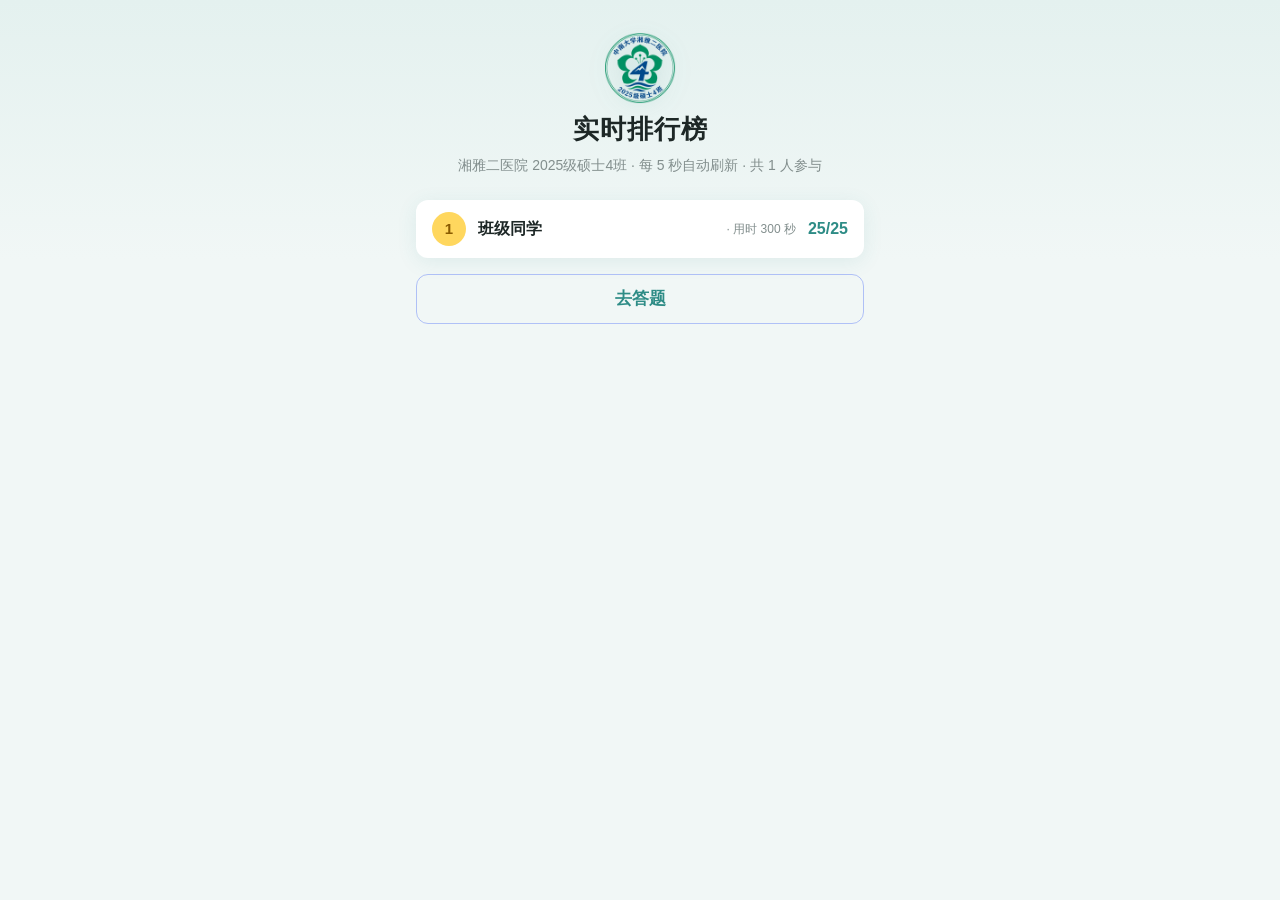
==== leaderboard.html @ 717396de "Add files via upload" ====
<!DOCTYPE html>
<html lang="zh-CN">
<head>
  <meta charset="UTF-8">
  <meta name="viewport" content="width=device-width, initial-scale=1.0, maximum-scale=1.0, user-scalable=no, viewport-fit=cover">
  <meta name="theme-color" content="#2e8c86">
  <title>排行榜 · 2025级硕士4班</title>
  <link rel="stylesheet" href="/css/style.css">
</head>
<body>
  <div class="app">
    <section class="view">
      <div class="hero hero-compact">
        <img src="/assets/banhui-small.png" alt="班徽" class="hero-emblem hero-emblem-sm">
        <h1>实时排行榜</h1>
        <p class="hero-sub">湘雅二医院 2025级硕士4班 · 每 5 秒自动刷新 · 共 <span id="totalNum">0</span> 人参与</p>
      </div>
      <div id="boardWrap" class="board">
        <div class="board-loading">加载中…</div>
      </div>
      <a href="/quiz.html" class="btn btn-ghost btn-block">去答题</a>
    </section>
  </div>
  <script src="/js/leaderboard.js"></script>
</body>
</html>
---- css/style.css ----
/* 班级答题平台 - 移动端优先样式 */
:root {
  /* 配色演变自湘雅二医院院徽主色 #44ACA6（湘雅青绿） */
  --primary: #2e8c86;        /* 院徽原色加深，保证按钮对比度 */
  --primary-dark: #206e69;   /* 深湘雅青，用于标题 */
  --green: #44aca6;          /* 院徽原色，用于渐变与点缀 */
  --bg: #f1f7f6;
  --card: #fff;
  --text: #1d2726;           /* 近黑标题色（Apple 式） */
  --text-sub: #828e8d;       /* 中性灰正文辅助色 */
  --border: #dfe9e7;
  --radius: 16px;
  --shadow: 0 4px 20px rgba(46, 140, 134, .1);
}
* { box-sizing: border-box; margin: 0; padding: 0; -webkit-tap-highlight-color: transparent; }
html, body { height: 100%; }
body {
  font-family: -apple-system, "PingFang SC", "Microsoft YaHei", sans-serif;
  background: linear-gradient(180deg, #e4f1ef 0%, var(--bg) 260px);
  color: var(--text);
  line-height: 1.5;
}
.app {
  max-width: 480px;
  margin: 0 auto;
  padding: max(16px, env(safe-area-inset-top)) 16px max(24px, env(safe-area-inset-bottom));
  min-height: 100%;
  display: flex;
  flex-direction: column;
  gap: 16px;
}
.view { display: flex; flex-direction: column; gap: 16px; }
.hidden { display: none !important; }

/* 头部 */
.hero { text-align: center; padding: 24px 8px 8px; }
.hero h1 { font-size: 26px; letter-spacing: 1px; }
.hero-sub { color: var(--text-sub); font-size: 14px; margin-top: 6px; }
.hero-compact { padding-top: 16px; }
.hero-badge {
  display: inline-block;
  font-size: 12px;
  color: var(--green);
  background: rgba(42, 161, 95, .12);
  border-radius: 999px;
  padding: 4px 14px;
  margin-bottom: 12px;
  font-weight: 600;
}
.hero-emblem {
  width: 104px;
  height: 104px;
  display: block;
  margin: 0 auto 10px;
  filter: drop-shadow(0 4px 10px rgba(46, 140, 134, .18));
}
.hero-emblem-sm { width: 72px; height: 72px; margin-bottom: 6px; }
.motto {
  font-size: 13px;
  color: var(--primary);
  background: rgba(27, 90, 166, .07);
  border-radius: 999px;
  display: inline-block;
  padding: 5px 14px;
  margin-top: 10px;
  font-weight: 600;
}

/* 班级小档案 */
.intro-card { gap: 12px; }
.intro-title {
  font-size: 15px;
  font-weight: 700;
  color: var(--primary);
  display: flex;
  align-items: center;
  gap: 8px;
}
.intro-title::before {
  content: "";
  width: 4px;
  height: 16px;
  border-radius: 2px;
  background: linear-gradient(180deg, var(--primary), var(--green));
}
.stat-grid { display: flex; gap: 8px; }
.stat-item {
  flex: 1;
  background: #f4f8fc;
  border-radius: 10px;
  padding: 10px 4px;
  display: flex;
  flex-direction: column;
  align-items: center;
  gap: 2px;
}
.stat-num { font-size: 20px; font-weight: 700; color: var(--primary); line-height: 1.2; }
.stat-label { font-size: 11px; color: var(--text-sub); }
.intro-text { font-size: 13px; color: var(--text-sub); line-height: 1.7; }

/* 卡片 */
.card {
  background: var(--card);
  border-radius: var(--radius);
  box-shadow: var(--shadow);
  padding: 20px 18px;
  display: flex;
  flex-direction: column;
  gap: 14px;
}
.field-label { font-size: 14px; color: var(--text-sub); }
.field-input {
  width: 100%;
  height: 52px;
  border: 1.5px solid var(--border);
  border-radius: 12px;
  padding: 0 16px;
  font-size: 17px;
  outline: none;
  transition: border-color .2s;
}
.field-input:focus { border-color: var(--primary); }

/* 按钮 */
.btn {
  display: flex;
  align-items: center;
  justify-content: center;
  height: 50px;
  border: none;
  border-radius: 12px;
  font-size: 17px;
  font-weight: 600;
  cursor: pointer;
  text-decoration: none;
  user-select: none;
  transition: opacity .15s, transform .1s;
}
.btn:active { transform: scale(.98); }
.btn-primary { background: linear-gradient(135deg, #2e8c86 0%, #44aca6 100%); color: #fff; box-shadow: 0 4px 14px rgba(46,140,134,.28); }
.btn-primary:disabled { opacity: .5; }
.btn-ghost { background: transparent; color: var(--primary); border: 1.5px solid rgba(79,110,247,.4); }
.btn-block { width: 100%; }

/* 答题 */
.quiz-header { display: flex; flex-direction: column; gap: 8px; padding-top: 8px; }
.progress-wrap { height: 8px; background: #e3e7f5; border-radius: 999px; overflow: hidden; }
.progress-bar {
  height: 100%;
  width: 0;
  background: linear-gradient(90deg, var(--primary), var(--green));
  border-radius: 999px;
  transition: width .25s ease;
}
.quiz-meta { display: flex; justify-content: space-between; font-size: 13px; color: var(--text-sub); }
.quiz-card { gap: 18px; }
.question-text { font-size: 19px; font-weight: 600; line-height: 1.6; }
.options { display: flex; flex-direction: column; gap: 12px; }
.option {
  display: flex;
  align-items: center;
  gap: 12px;
  padding: 14px 16px;
  border: 1.5px solid var(--border);
  border-radius: 12px;
  font-size: 16px;
  background: #fafbff;
  cursor: pointer;
  transition: all .15s;
}
.option:active { transform: scale(.99); }
.option-key {
  flex-shrink: 0;
  width: 28px;
  height: 28px;
  border-radius: 50%;
  background: #e9edfb;
  color: var(--primary);
  font-size: 14px;
  font-weight: 700;
  display: flex;
  align-items: center;
  justify-content: center;
}
.option.selected {
  border-color: var(--primary);
  background: rgba(79,110,247,.08);
  color: var(--primary-dark);
  font-weight: 600;
}
.option.selected .option-key { background: var(--primary); color: #fff; }
.quiz-footer { display: flex; gap: 12px; margin-top: auto; padding-top: 4px; }
.quiz-footer .btn { flex: 1; }

/* 成绩 */
.result-card { align-items: center; text-align: center; }
.score-num { font-size: 56px; font-weight: 700; color: var(--primary); line-height: 1; }
.score-total { font-size: 22px; color: var(--text-sub); font-weight: 500; }
.result-grid { width: 100%; display: flex; gap: 12px; }
.result-item {
  flex: 1;
  background: #f6f8fe;
  border-radius: 12px;
  padding: 14px 8px;
  display: flex;
  flex-direction: column;
  gap: 4px;
}
.result-label { font-size: 13px; color: var(--text-sub); }
.result-value { font-size: 22px; font-weight: 700; }

/* 排行榜 */
.board { display: flex; flex-direction: column; gap: 10px; }
.board-loading { text-align: center; color: var(--text-sub); padding: 30px 0; }
.board-row {
  display: flex;
  align-items: center;
  gap: 12px;
  background: var(--card);
  border-radius: 12px;
  padding: 12px 16px;
  box-shadow: var(--shadow);
}
.board-rank {
  width: 34px;
  height: 34px;
  border-radius: 50%;
  background: #eef1fb;
  color: var(--text-sub);
  font-weight: 700;
  font-size: 15px;
  display: flex;
  align-items: center;
  justify-content: center;
  flex-shrink: 0;
}
.board-row.top1 .board-rank { background: #ffd75e; color: #8a5b00; }
.board-row.top2 .board-rank { background: #d8def0; color: #4a5568; }
.board-row.top3 .board-rank { background: #f4c8a8; color: #8a4b1c; }
.board-name {
  flex: 1;
  font-size: 16px;
  font-weight: 600;
  min-width: 0;
  overflow: hidden;
  text-overflow: ellipsis;
  white-space: nowrap;
}
.board-score { font-size: 16px; font-weight: 700; color: var(--primary); }
.board-used { font-size: 12px; color: var(--text-sub); }
.tips { text-align: center; font-size: 13px; color: var(--text-sub); padding-bottom: 12px; }

/* Toast */
.toast {
  position: fixed;
  left: 50%;
  bottom: 80px;
  transform: translateX(-50%);
  background: rgba(31,36,48,.9);
  color: #fff;
  font-size: 14px;
  padding: 10px 20px;
  border-radius: 999px;
  z-index: 99;
  max-width: 80vw;
  text-align: center;
}
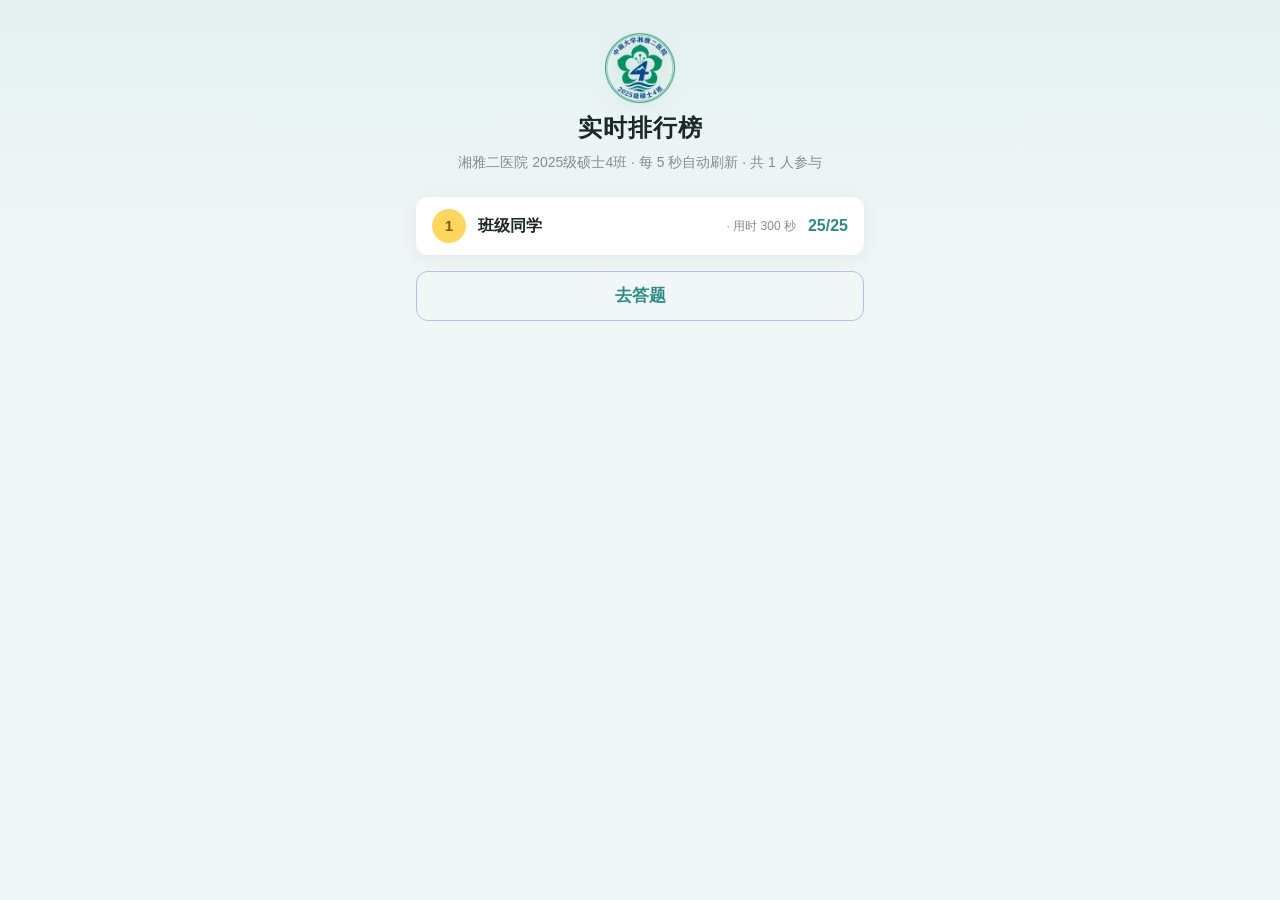
==== commit 54f77a13: "Add files via upload" ====
--- a/leaderboard.html
+++ b/leaderboard.html
@@ -5,7 +5,7 @@
   <meta name="viewport" content="width=device-width, initial-scale=1.0, maximum-scale=1.0, user-scalable=no, viewport-fit=cover">
   <meta name="theme-color" content="#2e8c86">
   <title>排行榜 · 2025级硕士4班</title>
-  <link rel="stylesheet" href="/css/style.css">
+  <link rel="stylesheet" href="/css/style.css?v=20261119">
 </head>
 <body>
   <div class="app">
--- a/css/style.css
+++ b/css/style.css
@@ -34,7 +34,7 @@
 
 /* 头部 */
 .hero { text-align: center; padding: 24px 8px 8px; }
-.hero h1 { font-size: 26px; letter-spacing: 1px; }
+.hero h1 { font-size: clamp(19px, 5.4vw, 24px); letter-spacing: 1px; white-space: nowrap; }
 .hero-sub { color: var(--text-sub); font-size: 14px; margin-top: 6px; }
 .hero-compact { padding-top: 16px; }
 .hero-badge {
@@ -56,12 +56,13 @@
 }
 .hero-emblem-sm { width: 72px; height: 72px; margin-bottom: 6px; }
 .motto {
-  font-size: 13px;
+  font-size: clamp(10.5px, 3vw, 12.5px);
   color: var(--primary);
   background: rgba(27, 90, 166, .07);
   border-radius: 999px;
   display: inline-block;
-  padding: 5px 14px;
+  white-space: nowrap;
+  padding: 5px 12px;
   margin-top: 10px;
   font-weight: 600;
 }
